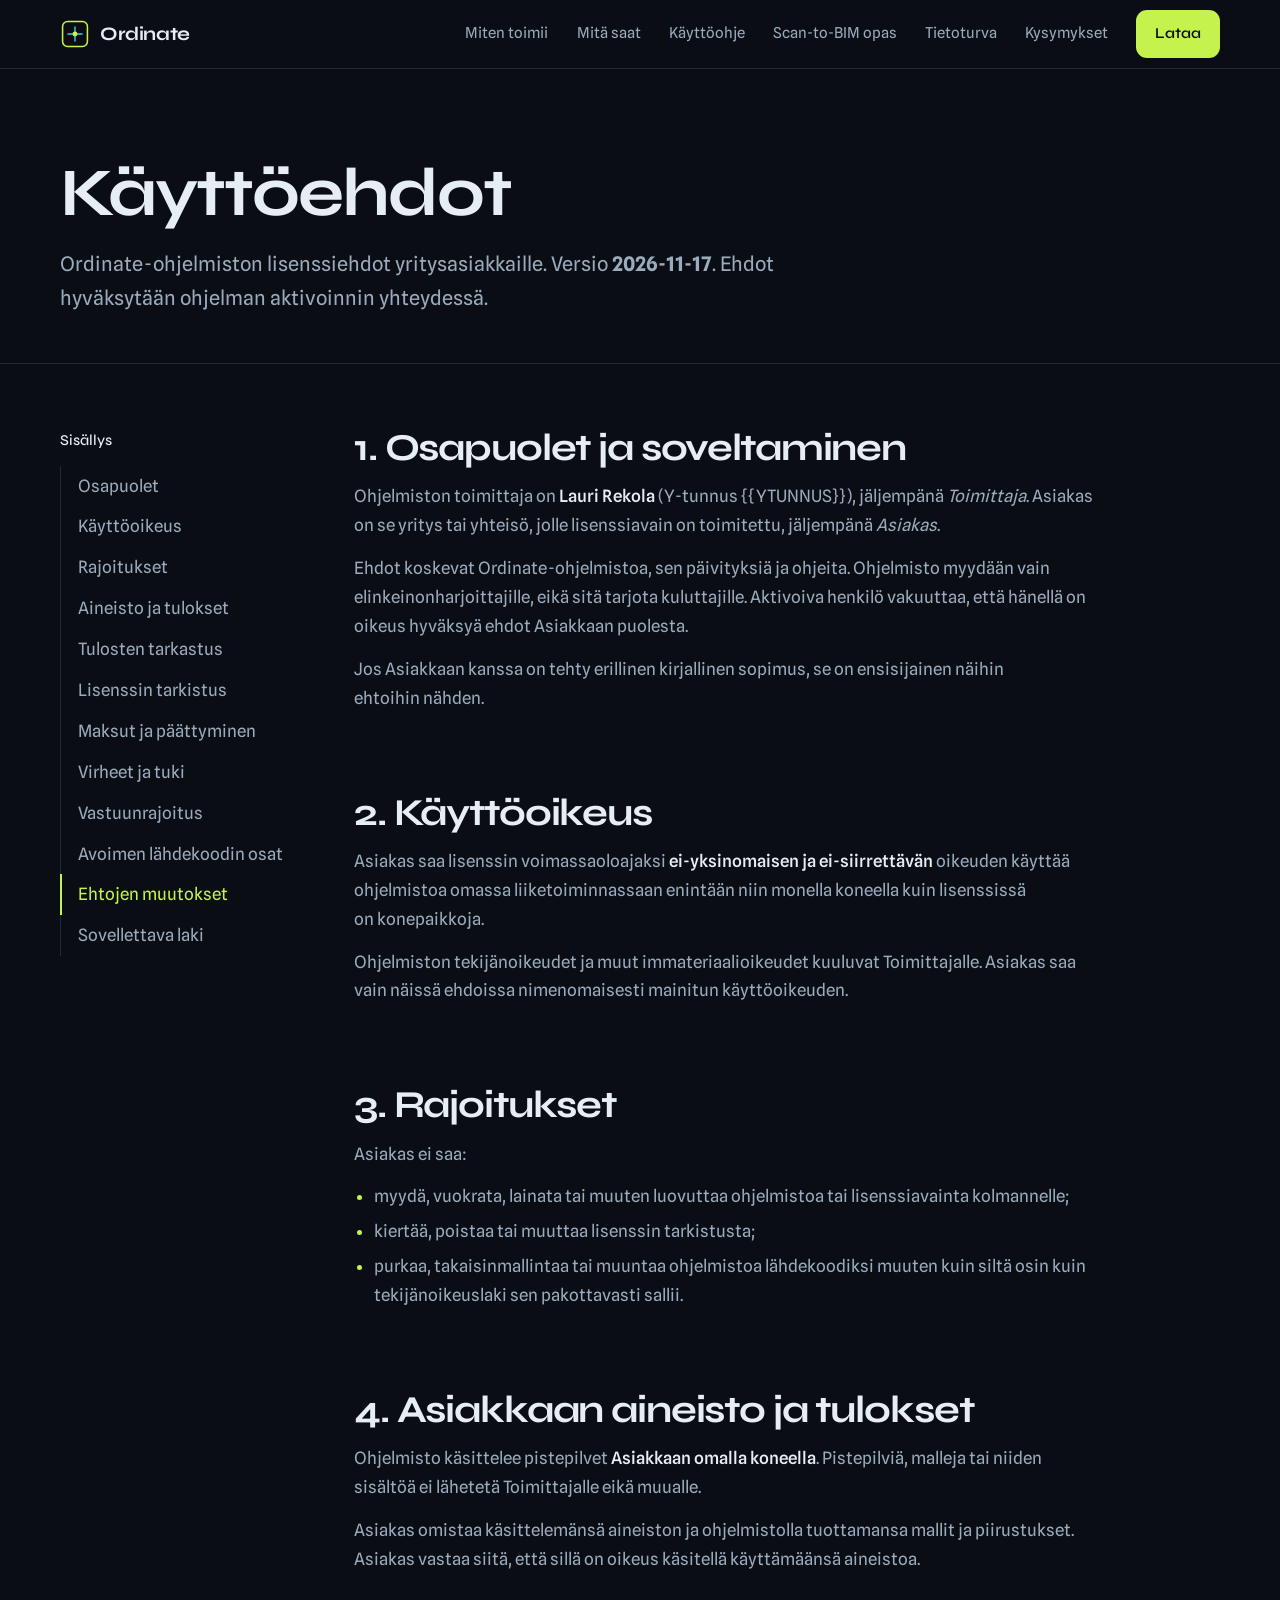
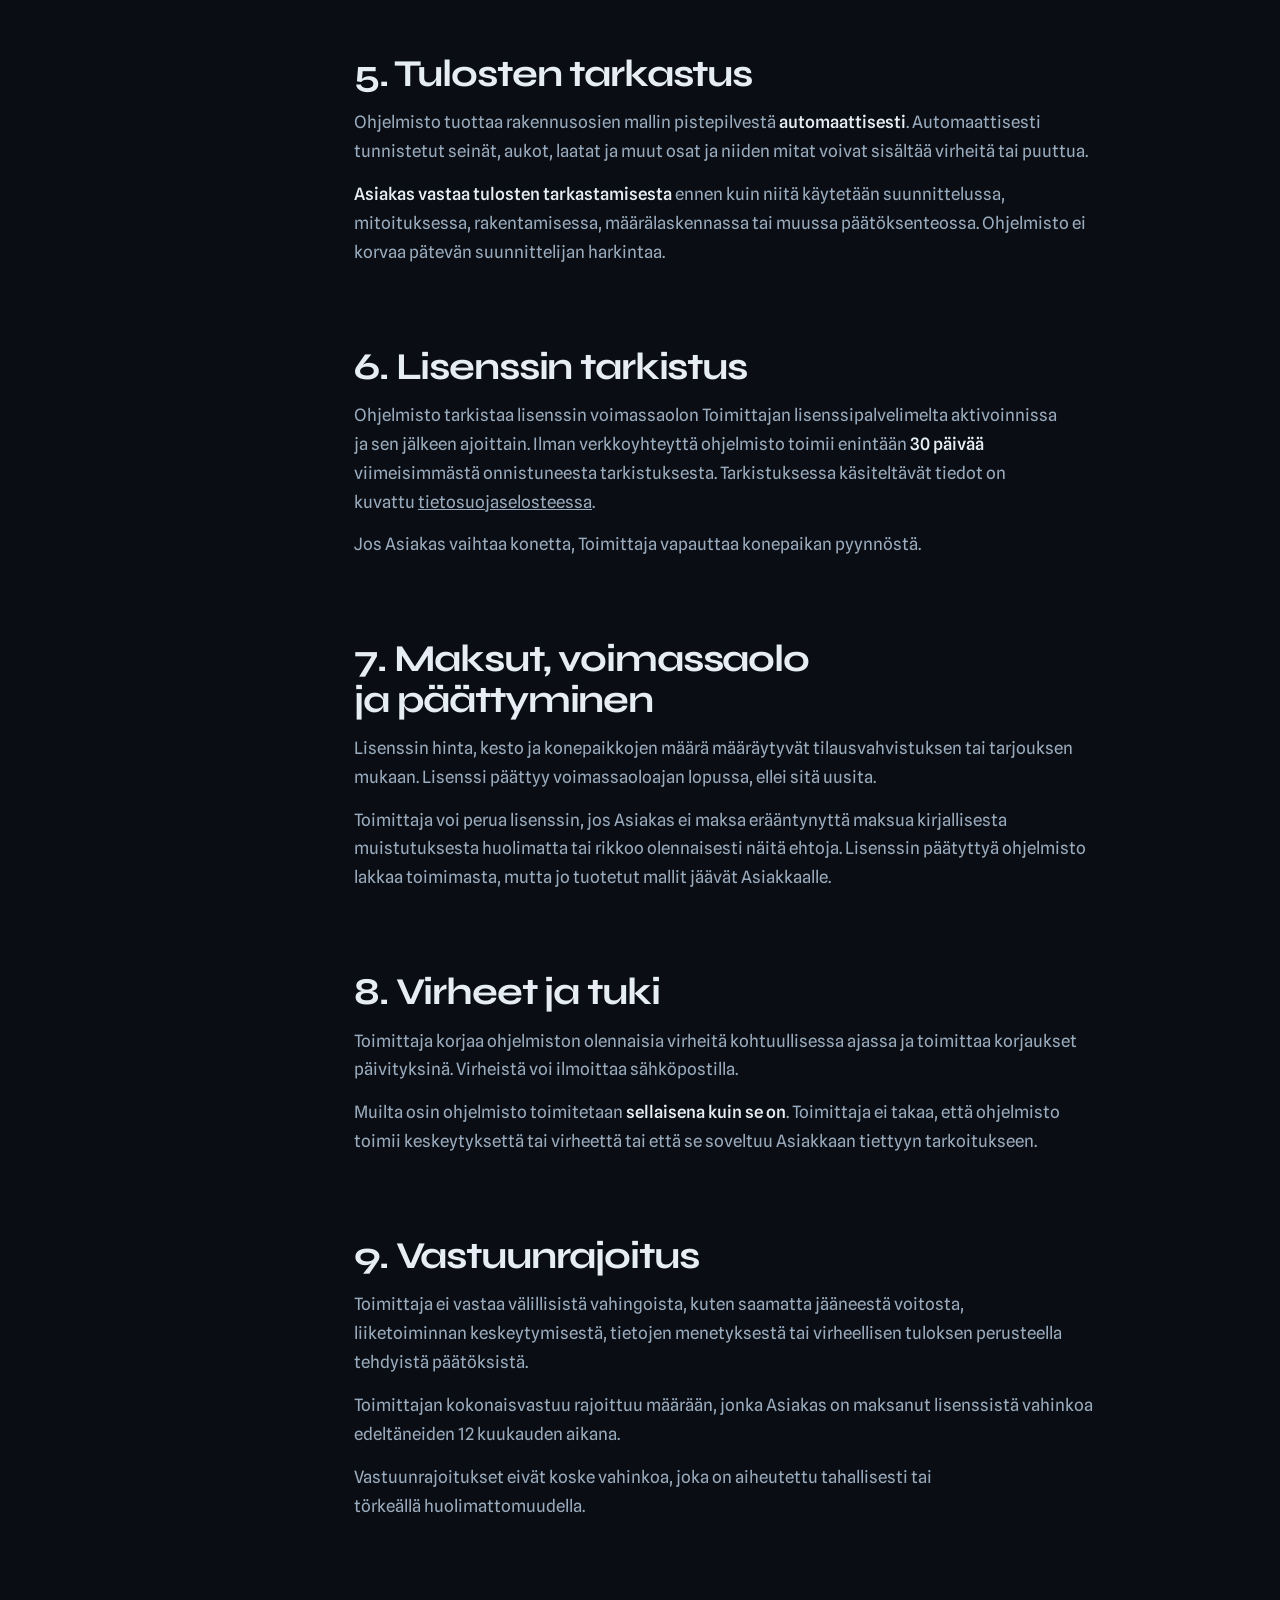
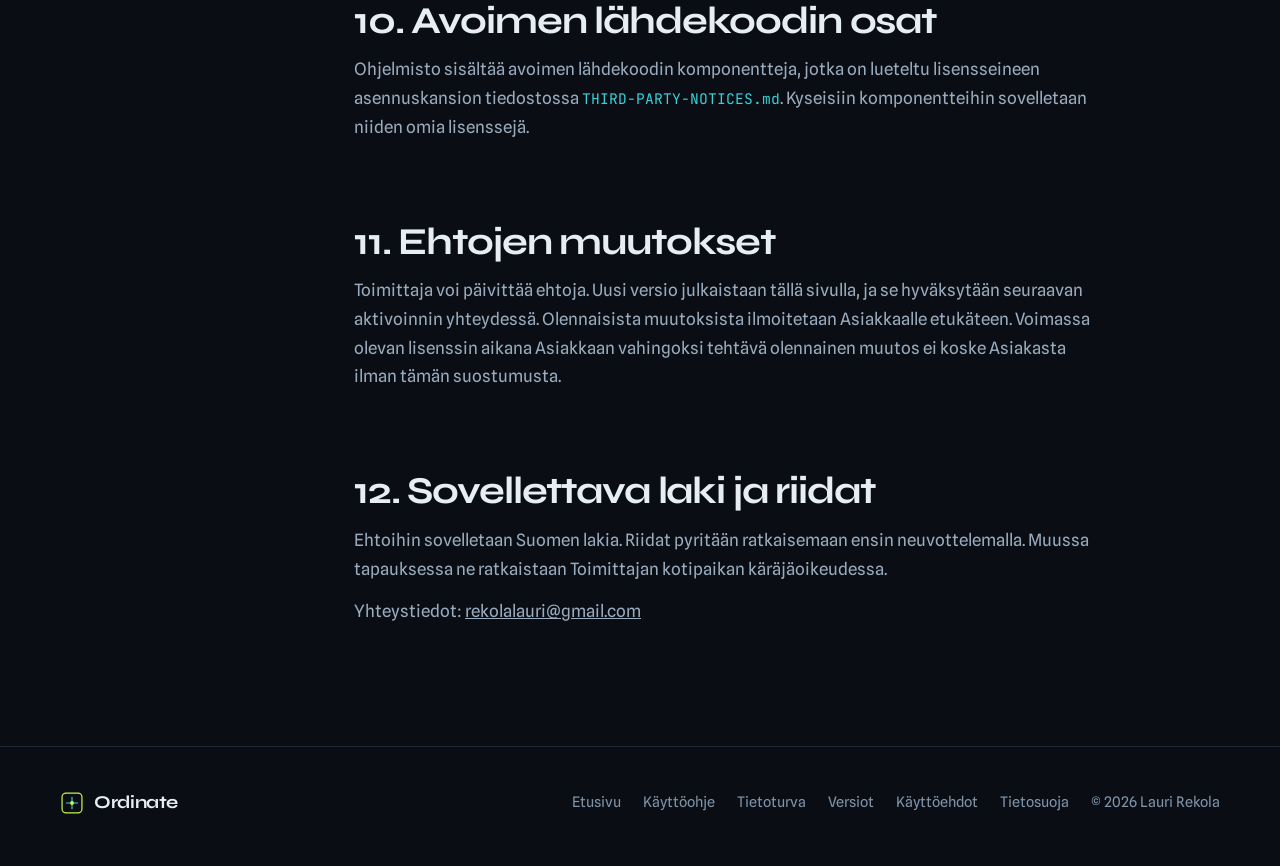
==== kayttoehdot.html @ 6b2c20a8 "Käyttöehdot ja tietosuojaseloste, tietoturvasivu lisenssitarkistuksen mukaiseksi, hehkuvarjot pois C" ====
<!DOCTYPE html>
<html lang="fi">
<head>
<meta charset="UTF-8">
<meta name="viewport" content="width=device-width, initial-scale=1.0">
<title>Käyttöehdot · Ordinate</title>
<meta name="description" content="Ordinate-ohjelmiston lisenssiehdot yritysasiakkaille: käyttöoikeus, rajoitukset, tulosten tarkastus, vastuunrajoitus ja sovellettava laki.">
<link rel="canonical" href="https://rekolalauri.fi/Ordinate-web/kayttoehdot.html">
<meta name="theme-color" content="#0a0e14">
<link rel="icon" type="image/svg+xml" href="data:image/svg+xml,%3Csvg viewBox='0 0 256 256' xmlns='http://www.w3.org/2000/svg'%3E%3Crect x='22' y='22' width='212' height='212' rx='42' fill='%230a0e14' stroke='%23c6f24e' stroke-width='13'/%3E%3Cline x1='128' y1='68' x2='128' y2='188' stroke='%2339d0d8' stroke-width='12' stroke-linecap='round'/%3E%3Cline x1='68' y1='128' x2='188' y2='128' stroke='%2339d0d8' stroke-width='12' stroke-linecap='round'/%3E%3Ccircle cx='128' cy='128' r='21' fill='%23c6f24e'/%3E%3C/svg%3E">
<link rel="preconnect" href="https://fonts.googleapis.com">
<link rel="preconnect" href="https://fonts.gstatic.com" crossorigin>
<link href="https://fonts.googleapis.com/css2?family=Syne:wght@400;600;700&family=Spline+Sans:wght@400;500;600&family=JetBrains+Mono:wght@500&display=swap" rel="stylesheet">
<link rel="stylesheet" href="css/site.css">
<style>
.doc-head{padding:clamp(48px,7vw,88px) 0 clamp(32px,4vw,48px);border-bottom:1px solid var(--line)}
.doc-head h1{font-size:clamp(40px,6vw,68px);font-weight:700;letter-spacing:-.03em}
.doc-head p{margin-top:18px;color:var(--muted);font-size:clamp(18px,2vw,20px);max-width:62ch}
.doc{display:grid;grid-template-columns:230px minmax(0,1fr);gap:clamp(32px,5vw,72px);padding-top:clamp(40px,5vw,64px);padding-bottom:clamp(80px,10vw,120px)}
.toc{position:sticky;top:96px;align-self:start;font-size:15px}
.toc b{display:block;font-family:"Syne";font-weight:600;font-size:15px;margin-bottom:12px;color:var(--ink)}
.toc ol{list-style:none;border-left:1px solid var(--line)}
.toc a{display:block;padding:6px 0 6px 16px;margin-left:-1px;border-left:2px solid transparent;color:var(--muted);text-decoration:none;transition:color .2s,border-color .2s}
.toc a:hover{color:var(--ink)}
.toc a.on{color:var(--accent);border-left-color:var(--accent)}
.doc article{max-width:74ch;min-width:0}
.doc h2{font-size:clamp(28px,3.4vw,38px);font-weight:700;margin-top:clamp(56px,7vw,80px);scroll-margin-top:96px}
.doc h2:first-child{margin-top:0}
.doc h3{font-size:21px;font-weight:600;letter-spacing:-.01em;margin-top:32px}
.doc p,.doc li{color:var(--muted);font-size:17px}
.doc p{margin-top:14px}
.doc strong,.doc b{color:var(--ink);font-weight:500}
.doc ol.num{list-style:none;counter-reset:n;margin-top:18px}
.doc ol.num>li{counter-increment:n;position:relative;padding:14px 0 14px 46px;border-top:1px solid var(--line)}
.doc ol.num>li:last-child{border-bottom:1px solid var(--line)}
.doc ol.num>li::before{content:counter(n);position:absolute;left:0;top:12px;width:30px;height:30px;border-radius:50%;display:grid;place-items:center;font-family:"Syne";font-weight:700;font-size:15px;color:var(--bg);background:var(--accent)}
.doc ul.dots{margin-top:14px;padding-left:20px}
.doc ul.dots li{margin-top:6px}
.doc ul.dots li::marker{color:var(--accent)}
.ui{font-family:"Spline Sans";font-weight:600;color:var(--ink);background:var(--panel);border:1px solid var(--line-2);border-radius:8px;padding:2px 8px;font-size:.92em;white-space:nowrap}
.file{font-family:"JetBrains Mono",monospace;font-size:.86em;color:var(--accent-2)}
.note{margin-top:20px;border:1px solid var(--line-2);background:var(--panel);border-radius:11px;padding:16px 18px;font-size:16px;color:var(--muted)}
.note b{color:var(--ink)}
.set{margin-top:20px;border-top:1px solid var(--line)}
.set>div{display:grid;grid-template-columns:minmax(0,190px) minmax(0,1fr);gap:8px 24px;padding:18px 0;border-bottom:1px solid var(--line)}
.set dt{font-family:"Syne";font-weight:600;color:var(--ink);font-size:17px}
.set dd{color:var(--muted);font-size:16.5px}
.set dd .rec{display:block;margin-top:6px;color:var(--ink);font-size:15.5px}
.set dd .rec::before{content:"Suositus: ";color:var(--accent);font-weight:600}
@media(max-width:900px){.doc{grid-template-columns:1fr}.toc{position:static;display:none}}
@media(max-width:560px){.set>div{grid-template-columns:1fr}}
</style>
<style>
.doc table{width:100%;border-collapse:collapse;margin-top:18px;font-size:16px}
.doc th,.doc td{text-align:left;vertical-align:top;padding:12px 14px 12px 0;border-bottom:1px solid var(--line);color:var(--muted)}
.doc th{color:var(--ink);font-family:"Syne";font-weight:600;font-size:15px}
.doc td:first-child{color:var(--ink)}
.doc td{overflow-wrap:anywhere}
.doc pre{margin-top:16px;background:var(--panel);border:1px solid var(--line-2);border-radius:11px;padding:14px 16px;overflow-x:auto}
.doc pre code{font-family:"JetBrains Mono",monospace;font-size:14px;color:var(--accent-2);white-space:pre}
.doc code{font-family:"JetBrains Mono",monospace;font-size:.86em;color:var(--accent-2)}
@media(max-width:560px){.doc table{font-size:15px}.doc th,.doc td{padding-right:8px}}
</style>
</head>
<body>

<a class="skip-link" href="#main">Siirry sisältöön</a>
<nav class="site-nav" aria-label="Päävalikko">
  <div class="wrap">
    <a class="brand" href="index.html" aria-label="Ordinate, etusivu"><svg class="logo" viewBox="0 0 256 256" aria-hidden="true"><rect x="22" y="22" width="212" height="212" rx="42" fill="#0a0e14" stroke="#c6f24e" stroke-width="13"/><line x1="128" y1="68" x2="128" y2="188" stroke="#39d0d8" stroke-width="12" stroke-linecap="round"/><line x1="68" y1="128" x2="188" y2="128" stroke="#39d0d8" stroke-width="12" stroke-linecap="round"/><circle cx="128" cy="128" r="21" fill="#c6f24e"/></svg>Ordinate</a>
    <div class="navlinks" id="navlinks">
      <a href="index.html#miten">Miten toimii</a>
      <a href="index.html#saat">Mitä saat</a>
      <a href="ohje.html">Käyttöohje</a>
      <a href="opas.html">Scan-to-BIM opas</a>
      <a href="tietoturva.html">Tietoturva</a>
      <a href="index.html#kysymykset">Kysymykset</a>
      <a class="btn btn-primary" href="https://github.com/Mcrauli/Ordinate-web/releases/latest/download/Ordinate-Setup.exe">Lataa</a>
    </div>
    <button class="navtoggle" aria-label="Avaa valikko" aria-expanded="false" aria-controls="navlinks">☰</button>
  </div>
</nav>

<main id="main">
<header class="doc-head">
  <div class="wrap">
    <h1>Käyttöehdot</h1>
    <p>Ordinate-ohjelmiston lisenssiehdot yritysasiakkaille. Versio <b>2026-11-17</b>. Ehdot hyväksytään ohjelman aktivoinnin yhteydessä.</p>
  </div>
</header>

<div class="wrap doc">
  <aside class="toc" aria-label="Sisällys">
    <b>Sisällys</b>
    <ol>
      <li><a href="#osapuolet">Osapuolet</a></li>
      <li><a href="#oikeus">Käyttöoikeus</a></li>
      <li><a href="#rajoitukset">Rajoitukset</a></li>
      <li><a href="#aineisto">Aineisto ja tulokset</a></li>
      <li><a href="#tarkistus">Tulosten tarkastus</a></li>
      <li><a href="#lisenssi">Lisenssin tarkistus</a></li>
      <li><a href="#maksut">Maksut ja päättyminen</a></li>
      <li><a href="#takuu">Virheet ja tuki</a></li>
      <li><a href="#vastuu">Vastuunrajoitus</a></li>
      <li><a href="#komponentit">Avoimen lähdekoodin osat</a></li>
      <li><a href="#muutokset">Ehtojen muutokset</a></li>
      <li><a href="#laki">Sovellettava laki</a></li>
    </ol>
  </aside>

  <article>
    <h2 id="osapuolet">1. Osapuolet ja soveltaminen</h2>
    <p>Ohjelmiston toimittaja on <b>Lauri Rekola</b> (Y-tunnus {{YTUNNUS}}), jäljempänä <i>Toimittaja</i>. Asiakas on se yritys tai yhteisö, jolle lisenssiavain on toimitettu, jäljempänä <i>Asiakas</i>.</p>
    <p>Ehdot koskevat Ordinate-ohjelmistoa, sen päivityksiä ja ohjeita. Ohjelmisto myydään vain elinkeinonharjoittajille, eikä sitä tarjota kuluttajille. Aktivoiva henkilö vakuuttaa, että hänellä on oikeus hyväksyä ehdot Asiakkaan puolesta.</p>
    <p>Jos Asiakkaan kanssa on tehty erillinen kirjallinen sopimus, se on ensisijainen näihin ehtoihin nähden.</p>

    <h2 id="oikeus">2. Käyttöoikeus</h2>
    <p>Asiakas saa lisenssin voimassaoloajaksi <b>ei-yksinomaisen ja ei-siirrettävän</b> oikeuden käyttää ohjelmistoa omassa liiketoiminnassaan enintään niin monella koneella kuin lisenssissä on konepaikkoja.</p>
    <p>Ohjelmiston tekijänoikeudet ja muut immateriaalioikeudet kuuluvat Toimittajalle. Asiakas saa vain näissä ehdoissa nimenomaisesti mainitun käyttöoikeuden.</p>

    <h2 id="rajoitukset">3. Rajoitukset</h2>
    <p>Asiakas ei saa:</p>
    <ul class="dots">
      <li>myydä, vuokrata, lainata tai muuten luovuttaa ohjelmistoa tai lisenssiavainta kolmannelle;</li>
      <li>kiertää, poistaa tai muuttaa lisenssin tarkistusta;</li>
      <li>purkaa, takaisinmallintaa tai muuntaa ohjelmistoa lähdekoodiksi muuten kuin siltä osin kuin tekijänoikeuslaki sen pakottavasti sallii.</li>
    </ul>

    <h2 id="aineisto">4. Asiakkaan aineisto ja tulokset</h2>
    <p>Ohjelmisto käsittelee pistepilvet <b>Asiakkaan omalla koneella</b>. Pistepilviä, malleja tai niiden sisältöä ei lähetetä Toimittajalle eikä muualle.</p>
    <p>Asiakas omistaa käsittelemänsä aineiston ja ohjelmistolla tuottamansa mallit ja piirustukset. Asiakas vastaa siitä, että sillä on oikeus käsitellä käyttämäänsä aineistoa.</p>

    <h2 id="tarkistus">5. Tulosten tarkastus</h2>
    <p>Ohjelmisto tuottaa rakennusosien mallin pistepilvestä <b>automaattisesti</b>. Automaattisesti tunnistetut seinät, aukot, laatat ja muut osat ja niiden mitat voivat sisältää virheitä tai puuttua.</p>
    <p><b>Asiakas vastaa tulosten tarkastamisesta</b> ennen kuin niitä käytetään suunnittelussa, mitoituksessa, rakentamisessa, määrälaskennassa tai muussa päätöksenteossa. Ohjelmisto ei korvaa pätevän suunnittelijan harkintaa.</p>

    <h2 id="lisenssi">6. Lisenssin tarkistus</h2>
    <p>Ohjelmisto tarkistaa lisenssin voimassaolon Toimittajan lisenssipalvelimelta aktivoinnissa ja sen jälkeen ajoittain. Ilman verkkoyhteyttä ohjelmisto toimii enintään <b>30 päivää</b> viimeisimmästä onnistuneesta tarkistuksesta. Tarkistuksessa käsiteltävät tiedot on kuvattu <a href="tietosuoja.html">tietosuojaselosteessa</a>.</p>
    <p>Jos Asiakas vaihtaa konetta, Toimittaja vapauttaa konepaikan pyynnöstä.</p>

    <h2 id="maksut">7. Maksut, voimassaolo ja päättyminen</h2>
    <p>Lisenssin hinta, kesto ja konepaikkojen määrä määräytyvät tilausvahvistuksen tai tarjouksen mukaan. Lisenssi päättyy voimassaoloajan lopussa, ellei sitä uusita.</p>
    <p>Toimittaja voi perua lisenssin, jos Asiakas ei maksa erääntynyttä maksua kirjallisesta muistutuksesta huolimatta tai rikkoo olennaisesti näitä ehtoja. Lisenssin päätyttyä ohjelmisto lakkaa toimimasta, mutta jo tuotetut mallit jäävät Asiakkaalle.</p>

    <h2 id="takuu">8. Virheet ja tuki</h2>
    <p>Toimittaja korjaa ohjelmiston olennaisia virheitä kohtuullisessa ajassa ja toimittaa korjaukset päivityksinä. Virheistä voi ilmoittaa sähköpostilla.</p>
    <p>Muilta osin ohjelmisto toimitetaan <b>sellaisena kuin se on</b>. Toimittaja ei takaa, että ohjelmisto toimii keskeytyksettä tai virheettä tai että se soveltuu Asiakkaan tiettyyn tarkoitukseen.</p>

    <h2 id="vastuu">9. Vastuunrajoitus</h2>
    <p>Toimittaja ei vastaa välillisistä vahingoista, kuten saamatta jääneestä voitosta, liiketoiminnan keskeytymisestä, tietojen menetyksestä tai virheellisen tuloksen perusteella tehdyistä päätöksistä.</p>
    <p>Toimittajan kokonaisvastuu rajoittuu määrään, jonka Asiakas on maksanut lisenssistä vahinkoa edeltäneiden 12 kuukauden aikana.</p>
    <p>Vastuunrajoitukset eivät koske vahinkoa, joka on aiheutettu tahallisesti tai törkeällä huolimattomuudella.</p>

    <h2 id="komponentit">10. Avoimen lähdekoodin osat</h2>
    <p>Ohjelmisto sisältää avoimen lähdekoodin komponentteja, jotka on lueteltu lisensseineen asennuskansion tiedostossa <span class="file">THIRD-PARTY-NOTICES.md</span>. Kyseisiin komponentteihin sovelletaan niiden omia lisenssejä.</p>

    <h2 id="muutokset">11. Ehtojen muutokset</h2>
    <p>Toimittaja voi päivittää ehtoja. Uusi versio julkaistaan tällä sivulla, ja se hyväksytään seuraavan aktivoinnin yhteydessä. Olennaisista muutoksista ilmoitetaan Asiakkaalle etukäteen. Voimassa olevan lisenssin aikana Asiakkaan vahingoksi tehtävä olennainen muutos ei koske Asiakasta ilman tämän suostumusta.</p>

    <h2 id="laki">12. Sovellettava laki ja riidat</h2>
    <p>Ehtoihin sovelletaan Suomen lakia. Riidat pyritään ratkaisemaan ensin neuvottelemalla. Muussa tapauksessa ne ratkaistaan Toimittajan kotipaikan käräjäoikeudessa.</p>
    <p>Yhteystiedot: <a href="mailto:rekolalauri@gmail.com">rekolalauri@gmail.com</a></p>
  </article>
</div>
</main>

<footer>
  <div class="wrap">
    <a class="brand" href="index.html"><svg class="logo" style="width:24px;height:24px" viewBox="0 0 256 256" aria-hidden="true"><rect x="22" y="22" width="212" height="212" rx="42" fill="#0a0e14" stroke="#c6f24e" stroke-width="13"/><line x1="128" y1="68" x2="128" y2="188" stroke="#39d0d8" stroke-width="12" stroke-linecap="round"/><line x1="68" y1="128" x2="188" y2="128" stroke="#39d0d8" stroke-width="12" stroke-linecap="round"/><circle cx="128" cy="128" r="21" fill="#c6f24e"/></svg>Ordinate</a>
    <div class="links"><a href="index.html">Etusivu</a><a href="ohje.html">Käyttöohje</a><a href="tietoturva.html">Tietoturva</a><a href="https://github.com/Mcrauli/Ordinate-web/releases">Versiot</a><a href="kayttoehdot.html">Käyttöehdot</a><a href="tietosuoja.html">Tietosuoja</a><span>© 2026 Lauri Rekola</span></div>
  </div>
</footer>

<script>
const tog = document.querySelector('.navtoggle'), links = document.getElementById('navlinks');
tog.addEventListener('click', () => { const o = links.classList.toggle('open'); tog.setAttribute('aria-expanded', o); });
const tocLinks = [...document.querySelectorAll('.toc a')];
const secs = tocLinks.map(a => document.querySelector(a.getAttribute('href')));
const spy = new IntersectionObserver(es => es.forEach(e => {
  if (e.isIntersecting) tocLinks.forEach(a => a.classList.toggle('on', a.getAttribute('href') === '#' + e.target.id));
}), {rootMargin: '-20% 0px -70% 0px'});
secs.forEach(s => s && spy.observe(s));
</script>
</body>
</html>
---- css/site.css ----
:root{
  --bg:#0a0e14;
  --bg-2:#0f1620;
  --panel:#121a26;
  --line:#1e2a3a;
  --line-2:#2a3a50;
  --ink:#e6edf5;
  --muted:#9aabbd;
  --dim:#7f93a9;
  --accent:#c6f24e;
  --accent-2:#39d0d8;
  --r:14px;
  --maxw:1240px;
  --ease:cubic-bezier(.16,1,.3,1);
  --ease-io:cubic-bezier(.65,0,.35,1);
  --z-nav:40;
  --z-menu:50;
}
*{box-sizing:border-box;margin:0;padding:0}
html{scroll-behavior:smooth}
@media(prefers-reduced-motion:reduce){html{scroll-behavior:auto}}
body{
  background:var(--bg);color:var(--ink);
  font-family:"Spline Sans",system-ui,sans-serif;font-size:17px;line-height:1.7;
  -webkit-font-smoothing:antialiased;overflow-x:hidden;
  scrollbar-color:var(--line-2) var(--bg);
}
::selection{background:rgba(198,242,78,.22);color:var(--ink)}
img{max-width:100%;height:auto;display:block}
h1,h2,h3{font-family:"Syne",system-ui,sans-serif;line-height:1.06;letter-spacing:-.03em;text-wrap:balance;font-kerning:normal}
p{text-wrap:pretty}
a{color:inherit}
:focus-visible{outline:2px solid var(--accent);outline-offset:3px;border-radius:8px}
.skip-link{position:fixed;top:-56px;left:0;padding:9px 18px;background:var(--accent);color:var(--bg);font-size:14px;font-weight:700;text-decoration:none;border-radius:0 0 10px 10px;transition:top .2s;z-index:200}
.skip-link:focus{top:0}
section[id]{scroll-margin-top:84px}
.wrap{max-width:var(--maxw);margin:0 auto;padding:0 clamp(20px,4vw,40px);position:relative}
.accent{color:var(--accent)}

/* NAV */
nav.site-nav{position:sticky;top:0;z-index:var(--z-nav);background:rgba(10,14,20,.8);backdrop-filter:blur(14px);-webkit-backdrop-filter:blur(14px);border-bottom:1px solid var(--line)}
nav.site-nav .wrap{display:flex;align-items:center;justify-content:space-between;height:68px}
.brand{display:flex;align-items:center;gap:10px;font-family:"Syne";font-weight:700;font-size:19px;letter-spacing:-.02em;text-decoration:none}
.logo{width:30px;height:30px;flex:none}
.navlinks{display:flex;align-items:center;gap:clamp(20px,2.2vw,32px);font-size:15px;color:var(--muted)}
.navlinks a{text-decoration:none;transition:color .25s var(--ease)}
.navlinks a:not(.btn):hover{color:var(--ink)}
.navlinks .btn{padding:10px 18px;font-size:15px;color:var(--bg)}
.navtoggle{display:none;background:none;border:1px solid var(--line);color:var(--ink);width:46px;height:44px;border-radius:11px;font-size:18px;cursor:pointer}
@media(max-width:920px){
  .navtoggle{display:block}
  .navlinks{display:none}
  .navlinks.open{display:flex;flex-direction:column;align-items:flex-start;gap:20px;position:absolute;top:68px;left:0;right:0;z-index:var(--z-menu);background:rgba(10,14,20,.98);border-bottom:1px solid var(--line);padding:22px clamp(20px,4vw,40px) 26px}
}

/* BUTTONS */
.btn{display:inline-flex;align-items:center;gap:10px;font-family:"Syne";font-weight:600;font-size:16px;letter-spacing:-.005em;padding:15px 24px;border-radius:11px;border:1px solid transparent;text-decoration:none;cursor:pointer;transition:transform .5s var(--ease),box-shadow .5s var(--ease),background-color .3s var(--ease),border-color .3s var(--ease),color .3s var(--ease);min-height:48px}
.btn-primary{background:var(--accent);color:var(--bg);box-shadow:0 0 0 0 rgba(0,0,0,0)}
.btn-primary:hover{transform:translate3d(0,-2px,0);box-shadow:0 10px 24px -12px rgba(0,0,0,.6)}
.btn-ghost{border-color:var(--line-2);color:var(--ink);background:transparent}
.btn-ghost:hover{border-color:var(--accent);color:var(--accent)}
.btn:active{transform:translate3d(0,0,0) scale(.98);transition-duration:.15s}
.btn svg{width:18px;height:18px}

/* HERO */
.hero{padding:clamp(56px,9vw,104px) 0 0;position:relative;isolation:isolate}
.hero::before{content:"";position:absolute;inset:0 0 auto;height:min(820px,100%);z-index:-1;pointer-events:none;
  background:radial-gradient(rgba(57,208,216,.16) 1px,transparent 1.4px) 0 0/22px 22px;
  -webkit-mask-image:radial-gradient(70% 60% at 72% 18%,#000 0%,transparent 70%);mask-image:radial-gradient(70% 60% at 72% 18%,#000 0%,transparent 70%)}
.hero::after{content:"";position:absolute;left:0;right:0;top:0;height:1px;z-index:-1;pointer-events:none;opacity:0;
  background:linear-gradient(90deg,transparent,rgba(198,242,78,.0) 10%,rgba(198,242,78,.55) 50%,rgba(198,242,78,0) 90%,transparent)}
.js .hero::after{animation:sweep 3.2s var(--ease-io) .5s 1 both}
@keyframes sweep{0%{opacity:0;transform:translate3d(0,0,0)}12%{opacity:1}85%{opacity:.6}100%{opacity:0;transform:translate3d(0,560px,0)}}
.js .hero::before{animation:dots-drift 28s linear infinite}
@keyframes dots-drift{to{background-position:22px 22px}}
.hero-grid{display:grid;grid-template-columns:minmax(0,1fr);gap:0}
.hero h1{font-size:clamp(32px,4vw + 18px,80px);font-weight:700;line-height:1.02;letter-spacing:-.04em;max-width:15ch}
.hero .sub{margin-top:28px;font-size:clamp(18px,2.1vw,21px);color:var(--muted);max-width:60ch}
.hero .sub strong{color:var(--ink);font-weight:500}
.cta{display:flex;gap:14px;flex-wrap:wrap;margin-top:36px;align-items:center}
.cta .note{font-size:14.5px;color:var(--dim)}

/* COMPARE SLIDER */
.compare-wrap{margin-top:clamp(48px,7vw,80px);position:relative}
.compare{
  position:relative;aspect-ratio:16/10;border-radius:18px;overflow:hidden;
  border:1px solid var(--line-2);background:var(--bg-2);
  --pos:50%;
  box-shadow:0 1px 0 rgba(255,255,255,.04) inset,0 50px 120px -60px rgba(0,0,0,.8),0 0 0 1px rgba(0,0,0,.3);
  touch-action:pan-y;user-select:none;-webkit-user-select:none;
}
.compare::after{content:"";position:absolute;inset:0;border-radius:inherit;pointer-events:none;box-shadow:inset 0 0 0 1px rgba(255,255,255,.03),inset 0 -80px 80px -60px rgba(10,14,20,.6)}
.compare img,.compare canvas{position:absolute;inset:0;width:100%;height:100%;object-fit:cover}
.compare .top{clip-path:inset(0 calc(100% - var(--pos)) 0 0);will-change:clip-path}
.compare .handle{position:absolute;top:0;bottom:0;left:var(--pos);width:2px;background:var(--accent);transform:translateX(-1px);pointer-events:none;box-shadow:0 0 8px rgba(10,14,20,.7);z-index:1}
.compare .knob{position:absolute;top:50%;left:50%;width:48px;height:48px;border-radius:50%;background:var(--accent);transform:translate3d(-50%,-50%,0);display:grid;place-items:center;box-shadow:0 0 0 6px rgba(10,14,20,.55),0 6px 20px rgba(0,0,0,.5);transition:transform .5s var(--ease),box-shadow .5s var(--ease)}
.compare:hover .knob{transform:translate3d(-50%,-50%,0) scale(1.06);box-shadow:0 0 0 7px rgba(10,14,20,.55),0 6px 20px rgba(0,0,0,.5)}
.compare:active .knob{transform:translate3d(-50%,-50%,0) scale(.96);transition-duration:.2s}
.compare:has(input:focus-visible){outline:2px solid var(--accent);outline-offset:4px}
.compare .knob svg{width:22px;height:22px;color:var(--bg)}
.compare input{position:absolute;inset:0;width:100%;height:100%;opacity:0;cursor:ew-resize;margin:0}
.compare-intro{font-size:clamp(16px,1.8vw,18px);color:var(--muted);margin-bottom:16px;max-width:70ch}
.compare-intro b{color:var(--ink);font-weight:600}
.tag-side{position:absolute;bottom:18px;display:flex;flex-direction:column;gap:2px;max-width:min(42%,300px);padding:12px 14px;border-radius:14px;background:rgba(10,14,20,.72);backdrop-filter:blur(10px);-webkit-backdrop-filter:blur(10px);border:1px solid var(--line-2);pointer-events:none;transition:opacity .4s var(--ease);z-index:2}
.tag-side.l{left:18px}
.tag-side.r{right:18px;text-align:right;align-items:flex-end}
.tag-side .k{font-size:12.5px;font-weight:600;letter-spacing:.06em;text-transform:uppercase}
.tag-side.l .k{color:var(--accent-2)}
.tag-side.r .k{color:var(--accent)}
.tag-side .t{font-family:"Syne";font-weight:700;font-size:clamp(16px,1.8vw,20px);letter-spacing:-.02em;line-height:1.15}
.tag-side .d{font-size:14px;color:var(--muted);line-height:1.45}
.drag-hint{position:absolute;top:calc(50% + 34px);left:50%;transform:translateX(-50%);font-size:13px;font-weight:600;color:var(--bg);background:var(--accent);padding:10px 14px;border-radius:100px;white-space:nowrap;transition:opacity .5s var(--ease),transform .5s var(--ease)}
.compare.used .drag-hint{transform:translate3d(-50%,-4px,0)}
.compare.used .drag-hint{opacity:0}
.compare:not(.used) .knob{animation:knob-pulse 2.8s var(--ease) 1.8s infinite}
@keyframes knob-pulse{0%,100%{box-shadow:0 0 0 6px rgba(10,14,20,.55),0 6px 20px rgba(0,0,0,.5)}60%{box-shadow:0 0 0 11px rgba(232,238,245,.12),0 0 0 6px rgba(10,14,20,.55),0 6px 20px rgba(0,0,0,.5)}}
@media(max-width:620px){.tag-side .d{display:none}.tag-side{bottom:12px;padding:10px 12px}.tag-side.l{left:10px}.tag-side.r{right:10px}}

/* SECTIONS */
section{padding:clamp(80px,11vw,140px) 0}
.h2{font-size:clamp(32px,4.4vw,54px);font-weight:700;letter-spacing:-.035em;max-width:18ch}
.lead{font-size:clamp(18px,2vw,20px);color:var(--muted);max-width:62ch;margin-top:22px}

/* PROBLEM: two-column contrast */
.problem{display:grid;grid-template-columns:minmax(0,1fr) minmax(0,1fr);gap:clamp(32px,6vw,90px);align-items:start}
.problem .lead{margin-top:0}
.problem .h2{position:sticky;top:110px}
@media(max-width:860px){.problem .h2{position:static}}
.problem .lead + .lead{margin-top:18px}
.timeline{margin-top:6px;border-top:1px solid var(--line)}
.trow{display:grid;grid-template-columns:150px minmax(0,1fr);gap:20px;padding:22px 0;border-bottom:1px solid var(--line);align-items:center}
.trow .who{font-family:"Syne";font-weight:600;font-size:17px}
.bar{height:14px;border-radius:7px;background:var(--line);position:relative;overflow:hidden}
.bar i{position:absolute;inset:0 auto 0 0;border-radius:7px}
.bar.slow i{width:100%;background:var(--dim)}
.bar.fast i{width:6%;background:var(--accent);transform-origin:left}
.trow .t{grid-column:2;font-size:15px;color:var(--dim);margin-top:-8px}
.trow .t b{color:var(--ink);font-weight:500}
#kenelle{padding-top:0}
.section-no-pb{padding-bottom:0}
@media(max-width:860px){.problem{grid-template-columns:1fr}}
@media(max-width:520px){.trow{grid-template-columns:1fr;gap:10px}.trow .t{grid-column:1;margin-top:0}}

/* HOW: a real 3-step sequence */
.how{background:var(--bg-2);border-top:1px solid var(--line);border-bottom:1px solid var(--line)}
.steps{display:grid;grid-template-columns:repeat(3,minmax(0,1fr));gap:clamp(24px,4vw,56px);margin-top:clamp(48px,6vw,72px);counter-reset:s}
.step{position:relative;padding-top:30px}
.step::after{content:"";position:absolute;top:0;left:0;right:0;height:2px;background:linear-gradient(90deg,var(--accent),var(--line-2) 55%,transparent)}
.step::before{counter-increment:s;content:counter(s);position:absolute;top:-2px;left:0;padding:0 14px 0 0;transform:translateY(-58%);background:var(--bg-2);font-family:"Syne";font-weight:700;font-size:40px;line-height:1;color:var(--accent)}
.step h3{font-size:clamp(23px,2.4vw,27px);font-weight:600;letter-spacing:-.02em}
.step p{margin-top:12px;color:var(--muted);font-size:17px;line-height:1.65}
.files{margin-top:16px;display:flex;flex-wrap:wrap;gap:8px}
.files span{font-family:"JetBrains Mono",monospace;font-size:12.5px;color:var(--accent-2);border:1px solid var(--line-2);border-radius:8px;padding:10px 13px}
@media(max-width:860px){.steps{grid-template-columns:1fr;gap:48px}}

/* WHAT YOU GET: image + defined list */
.get{display:grid;grid-template-columns:minmax(0,1.15fr) minmax(0,1fr);gap:clamp(32px,6vw,80px);align-items:center;margin-top:clamp(40px,6vw,64px)}
.get figure{border-radius:14px;overflow:hidden;border:1px solid var(--line-2);background:var(--bg-2)}
.get figcaption{font-size:14px;color:var(--dim);padding:14px 18px;border-top:1px solid var(--line)}
.items{list-style:none;border-top:1px solid var(--line)}
.items li{display:grid;grid-template-columns:22px minmax(0,1fr);gap:14px;padding:18px 0;border-bottom:1px solid var(--line)}
.items svg{width:20px;height:20px;color:var(--accent);margin-top:4px}
.items b{display:block;font-family:"Syne";font-weight:600;font-size:23px;letter-spacing:-.01em}
.items span{color:var(--muted);font-size:17px;line-height:1.6}
@media(max-width:960px){.get{grid-template-columns:1fr}}

/* WHO */
.who-list{margin-top:clamp(40px,6vw,64px);border-top:1px solid var(--line)}
.who-row{display:grid;grid-template-columns:minmax(0,5fr) minmax(0,7fr);gap:clamp(20px,5vw,64px);padding:clamp(28px,4vw,40px) 0;border-bottom:1px solid var(--line);align-items:baseline}
.who-row h3{font-size:clamp(24px,2.8vw,34px);font-weight:700;letter-spacing:-.03em}
.who-row p{color:var(--muted);font-size:17px;max-width:56ch}
@media(max-width:760px){.who-row{grid-template-columns:1fr;gap:10px}}

/* PRICING */
.pricing-grid{display:grid;grid-template-columns:repeat(3,minmax(0,1fr));gap:clamp(16px,3vw,24px);margin-top:clamp(40px,6vw,64px)}
.price-card{background:var(--panel);border:1px solid var(--line-2);border-radius:14px;padding:clamp(24px,3vw,32px);display:flex;flex-direction:column;gap:24px}
.price-card.pro{border-color:rgba(198,242,78,.45);box-shadow:0 24px 64px -30px rgba(0,0,0,.6)}
.price-head{display:flex;flex-direction:column;gap:8px}
.price-name{font-family:"Syne";font-weight:600;font-size:13px;letter-spacing:.08em;text-transform:uppercase;color:var(--muted)}
.price-card.pro .price-name{color:var(--accent)}
.price-amt{display:flex;align-items:baseline;gap:4px}
.price-num{font-family:"Syne";font-weight:700;font-size:clamp(40px,5vw,56px);letter-spacing:-.03em;color:var(--ink);line-height:1}
.price-unit{font-size:16px;color:var(--muted)}
.price-feats{list-style:none;border-top:1px solid var(--line);padding-top:20px;display:flex;flex-direction:column;gap:13px;flex:1}
.price-feats li{display:grid;grid-template-columns:16px minmax(0,1fr);gap:10px;align-items:baseline;font-size:16px;color:var(--muted)}
.price-feats li::before{content:"✓";font-size:12px;font-weight:700;color:var(--accent)}
.price-feats li.off{color:var(--dim)}
.price-feats li.off::before{content:"—"}
.per-proj{margin-top:clamp(24px,4vw,40px);display:flex;align-items:center;gap:clamp(14px,2vw,24px);border:1px solid var(--line-2);border-radius:14px;padding:clamp(18px,3vw,26px) clamp(20px,3vw,32px);background:var(--bg-2)}
.per-proj-label{font-family:"JetBrains Mono",monospace;font-size:12px;letter-spacing:.08em;text-transform:uppercase;color:var(--accent-2);white-space:nowrap}
.per-proj-text{color:var(--muted);font-size:16px}
.per-proj-text strong{color:var(--ink);font-weight:500}
@media(max-width:860px){.pricing-grid{grid-template-columns:1fr;max-width:480px}}
@media(max-width:540px){.per-proj{flex-direction:column;align-items:flex-start}}

/* TRUST */
.trust{background:var(--bg-2);border-top:1px solid var(--line);border-bottom:1px solid var(--line)}
.trust-grid{display:grid;grid-template-columns:minmax(0,1fr) minmax(0,1fr);gap:clamp(32px,6vw,90px);margin-top:clamp(40px,6vw,64px)}
.claim{padding:28px 0;border-top:1px solid var(--line-2)}
.claim h3{font-size:clamp(22px,2.4vw,27px);font-weight:600;letter-spacing:-.015em}
.claim p{margin-top:10px;color:var(--muted);font-size:17px}
.claim p strong{color:var(--ink);font-weight:500}
.honest{border:1px solid var(--line-2);border-radius:14px;padding:clamp(26px,3vw,36px);background:var(--panel);align-self:start}
.honest h3{font-size:24px;font-weight:600}
.honest p{margin-top:12px;color:var(--muted);font-size:17px}
@media(max-width:860px){.trust-grid{grid-template-columns:1fr}}

/* PRIVACY band */
.privacy{display:grid;grid-template-columns:auto minmax(0,1fr);gap:clamp(20px,4vw,48px);align-items:center;border:1px solid var(--line-2);border-radius:14px;padding:clamp(28px,5vw,56px);background:radial-gradient(120% 140% at 0% 0%,rgba(57,208,216,.08),transparent 60%),var(--bg-2)}
.privacy svg{width:clamp(56px,7vw,80px);height:auto;color:var(--accent-2)}
.privacy h2{font-size:clamp(26px,3.2vw,38px);font-weight:700;letter-spacing:-.03em}
.privacy p{color:var(--muted);margin-top:12px;max-width:62ch}
@media(max-width:620px){.privacy{grid-template-columns:1fr}}

/* FAQ */
.faq{max-width:860px}
details{border-bottom:1px solid var(--line)}
details:first-of-type{border-top:1px solid var(--line)}
summary{list-style:none;cursor:pointer;display:flex;justify-content:space-between;align-items:center;gap:20px;padding:24px 0;font-family:"Syne";font-weight:600;font-size:clamp(19px,2vw,21px);letter-spacing:-.01em}
summary{transition:color .3s var(--ease)}
summary:hover{color:var(--accent)}
summary::-webkit-details-marker{display:none}
summary::after{content:"";flex:none;width:12px;height:12px;border-right:2px solid var(--accent);border-bottom:2px solid var(--accent);transform:rotate(45deg) translateY(-3px);transition:transform .5s var(--ease)}
@supports (interpolate-size:allow-keywords){
  :root{interpolate-size:allow-keywords}
  details::details-content{block-size:0;overflow:hidden;transition:block-size .55s var(--ease),content-visibility .55s allow-discrete}
  details[open]::details-content{block-size:auto}
}
details[open] summary::after{transform:rotate(-135deg) translateY(-3px)}
details .body{padding:12px 0 26px;color:var(--muted);font-size:17px;max-width:70ch}
details .body strong{color:var(--ink);font-weight:500}
details .body a{color:var(--accent);text-underline-offset:3px}

/* FINAL CTA */
.final{text-align:center}
.final h2{font-size:clamp(36px,5.4vw,64px);font-weight:700;line-height:1.03;letter-spacing:-.04em;max-width:17ch;margin:0 auto}
.final .lead{margin:22px auto 0}
.final .cta{justify-content:center}

footer{border-top:1px solid var(--line);padding:40px 0 48px;color:var(--dim);font-size:14.5px}
footer .wrap{display:flex;justify-content:space-between;align-items:center;flex-wrap:wrap;gap:18px}
footer .brand{font-size:18px;color:var(--ink)}
footer .links{display:flex;gap:22px;flex-wrap:wrap}
footer a{text-decoration:none}
footer a:hover{color:var(--ink)}

/* MOTION: content is visible without JS; entrance only arms with .js */
.js .rise{opacity:0;transform:translate3d(0,28px,0);transition:opacity 1s var(--ease),transform 1.2s var(--ease);transition-delay:var(--d,0ms);will-change:transform,opacity}
.js .rise.in{opacity:1;transform:translate3d(0,0,0)}
.js .rise.done{will-change:auto}
.js .hero h1,.js .hero .sub,.js .hero .cta,.js .compare-wrap{opacity:0;will-change:transform,opacity;animation:up 1.1s var(--ease) both}
.js .hero h1{transform:translate3d(0,24px,0);animation-delay:.05s}
.js .hero .sub{transform:translate3d(0,20px,0);animation-delay:.2s}
.js .hero .cta{transform:translate3d(0,16px,0);animation-delay:.33s}
.js .compare-wrap{transform:translate3d(0,40px,0) scale(.98);animation-duration:1.4s;animation-delay:.48s}
.js .hero .done{will-change:auto}
@keyframes up{to{opacity:1;transform:translate3d(0,0,0) scale(1)}}
.js .timeline:not(.in) .bar i{transform:scaleX(0)}
.js .timeline .bar i{transform-origin:left;transition:transform 1.8s var(--ease-io) .25s}
.js .timeline .bar.fast i{transition-delay:.9s;transition-duration:.7s;transition-timing-function:var(--ease)}
@media(prefers-reduced-motion:reduce){
  .js .rise,.js .hero h1,.js .hero .sub,.js .hero .cta,.js .compare-wrap{opacity:1;transform:none;animation:none;transition:none;will-change:auto}
  .js .hero::before,.js .hero::after{animation:none}
  .compare:not(.used) .knob{animation:none}
  .js .timeline .bar i{transform:none;transition:none}
  details::details-content{transition:none}
}
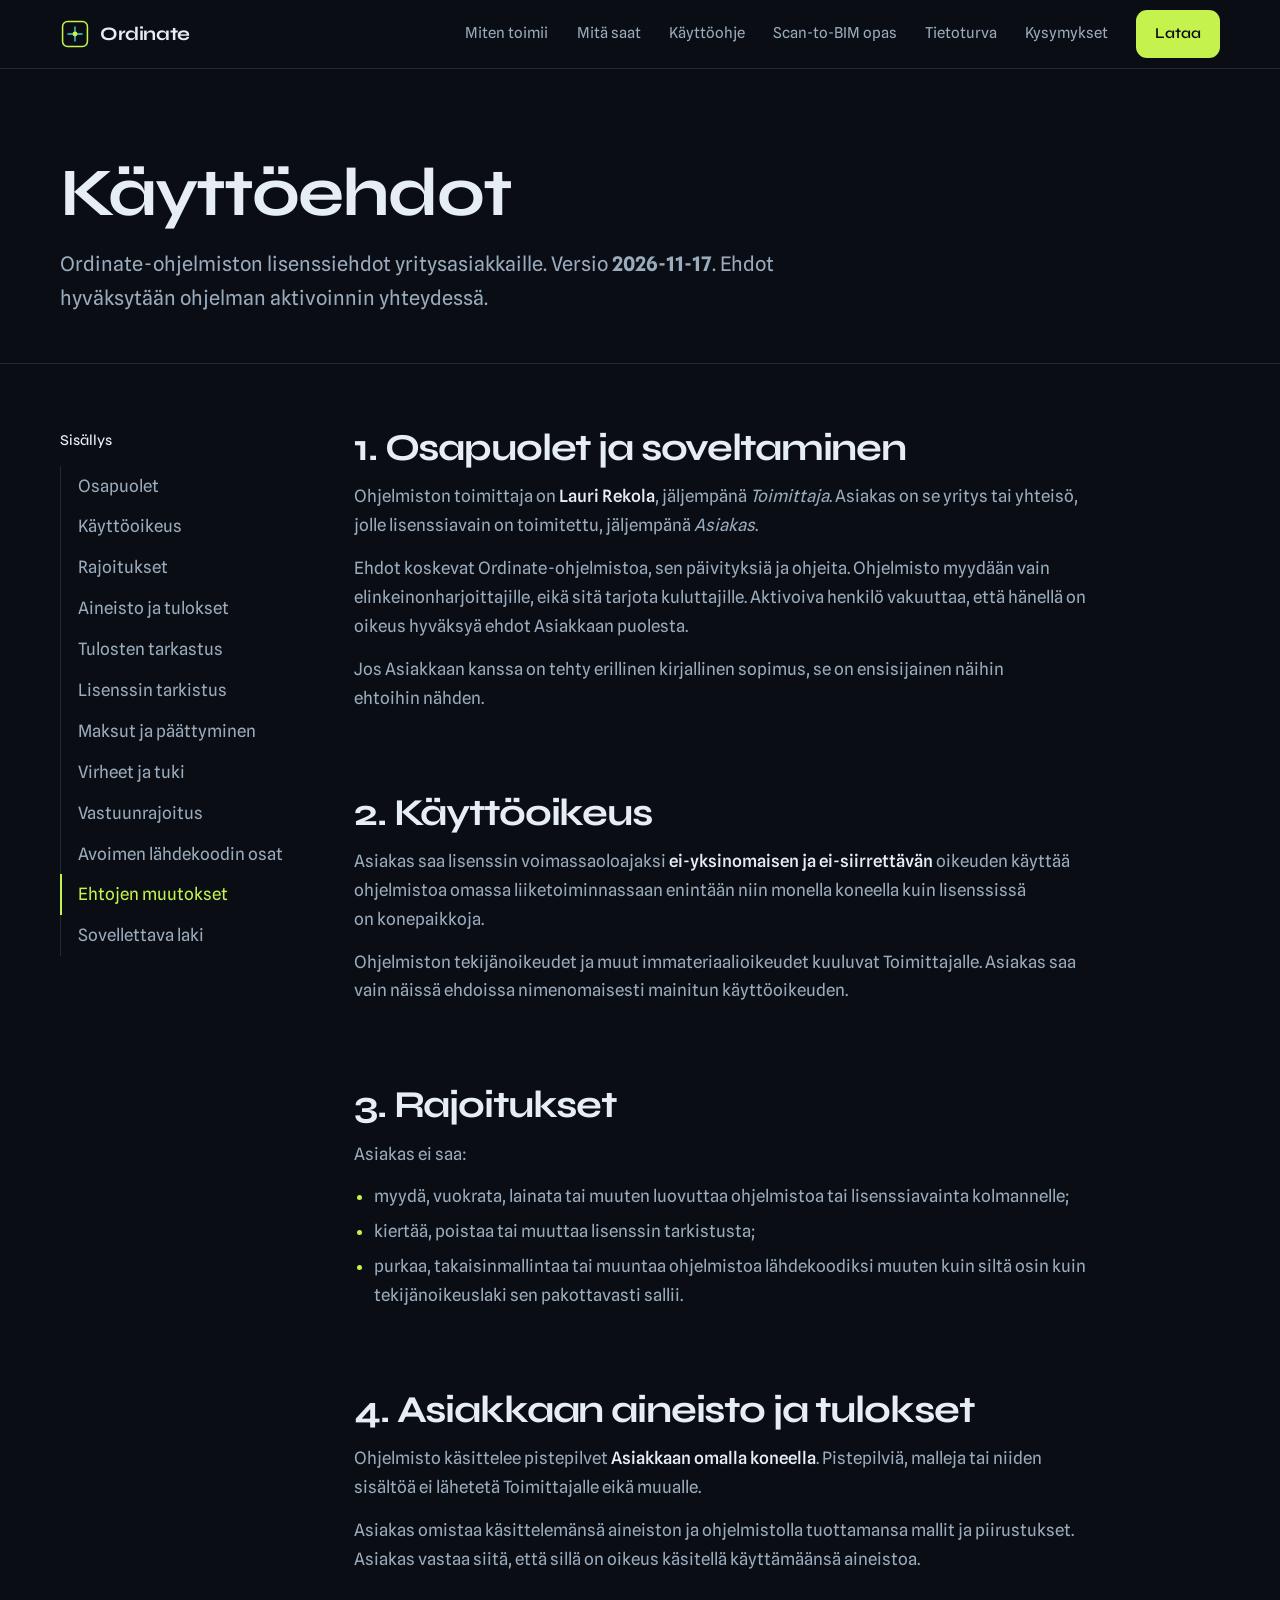
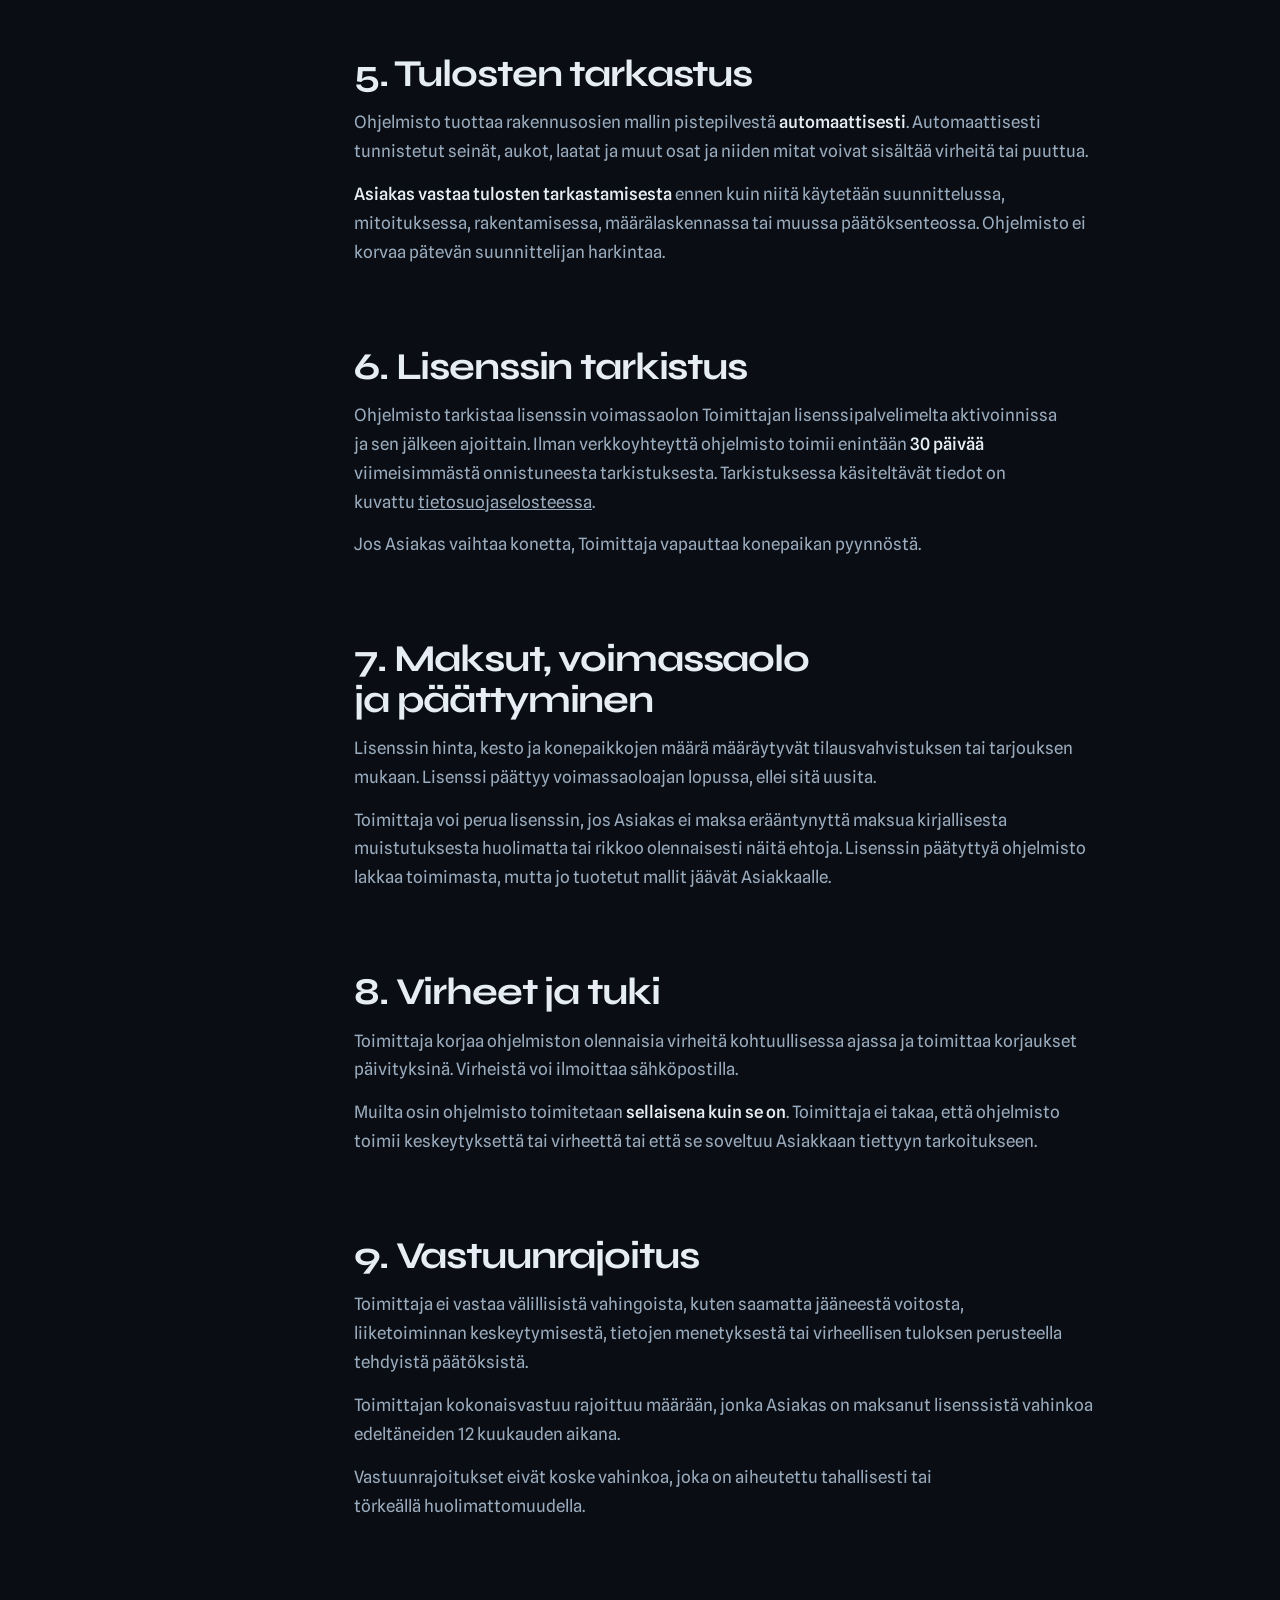
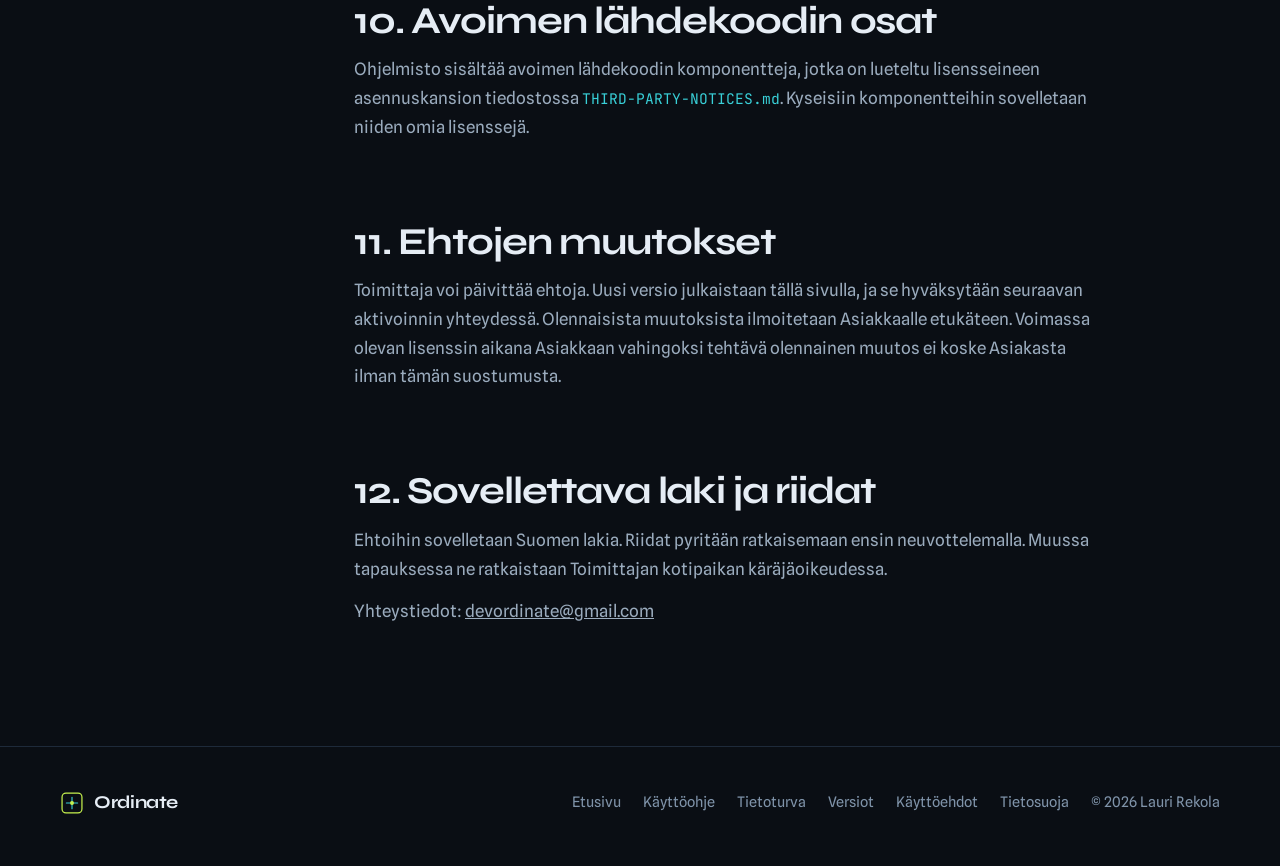
==== commit f33dfc15: "Käyttöehdot + tietosuojaseloste, latauslinkit takaisin kokeiluavainohjeella, devordinate-yhteystieto" ====
--- a/kayttoehdot.html
+++ b/kayttoehdot.html
@@ -110,7 +110,7 @@
 
   <article>
     <h2 id="osapuolet">1. Osapuolet ja soveltaminen</h2>
-    <p>Ohjelmiston toimittaja on <b>Lauri Rekola</b> (Y-tunnus {{YTUNNUS}}), jäljempänä <i>Toimittaja</i>. Asiakas on se yritys tai yhteisö, jolle lisenssiavain on toimitettu, jäljempänä <i>Asiakas</i>.</p>
+    <p>Ohjelmiston toimittaja on <b>Lauri Rekola</b>, jäljempänä <i>Toimittaja</i>. Asiakas on se yritys tai yhteisö, jolle lisenssiavain on toimitettu, jäljempänä <i>Asiakas</i>.</p>
     <p>Ehdot koskevat Ordinate-ohjelmistoa, sen päivityksiä ja ohjeita. Ohjelmisto myydään vain elinkeinonharjoittajille, eikä sitä tarjota kuluttajille. Aktivoiva henkilö vakuuttaa, että hänellä on oikeus hyväksyä ehdot Asiakkaan puolesta.</p>
     <p>Jos Asiakkaan kanssa on tehty erillinen kirjallinen sopimus, se on ensisijainen näihin ehtoihin nähden.</p>
 
@@ -159,7 +159,7 @@
 
     <h2 id="laki">12. Sovellettava laki ja riidat</h2>
     <p>Ehtoihin sovelletaan Suomen lakia. Riidat pyritään ratkaisemaan ensin neuvottelemalla. Muussa tapauksessa ne ratkaistaan Toimittajan kotipaikan käräjäoikeudessa.</p>
-    <p>Yhteystiedot: <a href="mailto:rekolalauri@gmail.com">rekolalauri@gmail.com</a></p>
+    <p>Yhteystiedot: <a href="mailto:devordinate@gmail.com">devordinate@gmail.com</a></p>
   </article>
 </div>
 </main>
--- a/css/site.css
+++ b/css/site.css
@@ -39,18 +39,18 @@
 
 /* NAV */
 nav.site-nav{position:sticky;top:0;z-index:var(--z-nav);background:rgba(10,14,20,.8);backdrop-filter:blur(14px);-webkit-backdrop-filter:blur(14px);border-bottom:1px solid var(--line)}
-nav.site-nav .wrap{display:flex;align-items:center;justify-content:space-between;height:68px}
+nav.site-nav .wrap{display:flex;align-items:center;justify-content:space-between;gap:32px;height:68px}
 .brand{display:flex;align-items:center;gap:10px;font-family:"Syne";font-weight:700;font-size:19px;letter-spacing:-.02em;text-decoration:none}
 .logo{width:30px;height:30px;flex:none}
 .navlinks{display:flex;align-items:center;gap:clamp(20px,2.2vw,32px);font-size:15px;color:var(--muted)}
-.navlinks a{text-decoration:none;transition:color .25s var(--ease)}
+.navlinks a{text-decoration:none;white-space:nowrap;transition:color .25s var(--ease)}
 .navlinks a:not(.btn):hover{color:var(--ink)}
 .navlinks .btn{padding:10px 18px;font-size:15px;color:var(--bg)}
 .navtoggle{display:none;background:none;border:1px solid var(--line);color:var(--ink);width:46px;height:44px;border-radius:11px;font-size:18px;cursor:pointer}
-@media(max-width:920px){
+@media(max-width:1180px){
   .navtoggle{display:block}
   .navlinks{display:none}
-  .navlinks.open{display:flex;flex-direction:column;align-items:flex-start;gap:20px;position:absolute;top:68px;left:0;right:0;z-index:var(--z-menu);background:rgba(10,14,20,.98);border-bottom:1px solid var(--line);padding:22px clamp(20px,4vw,40px) 26px}
+  .navlinks.open{display:flex;flex-direction:column;align-items:flex-start;gap:20px;position:absolute;top:68px;left:0;right:0;z-index:var(--z-menu);background:#0a0e14;border-bottom:1px solid var(--line);box-shadow:0 24px 48px -24px rgba(0,0,0,.8);padding:22px clamp(20px,4vw,40px) 26px}
 }
 
 /* BUTTONS */
@@ -265,3 +265,5 @@
   .js .timeline .bar i{transform:none;transition:none}
   details::details-content{transition:none}
 }
+.cta-note{margin-top:16px;font-size:15px;color:var(--muted)}
+.cta-note a{color:var(--accent);text-underline-offset:3px}
